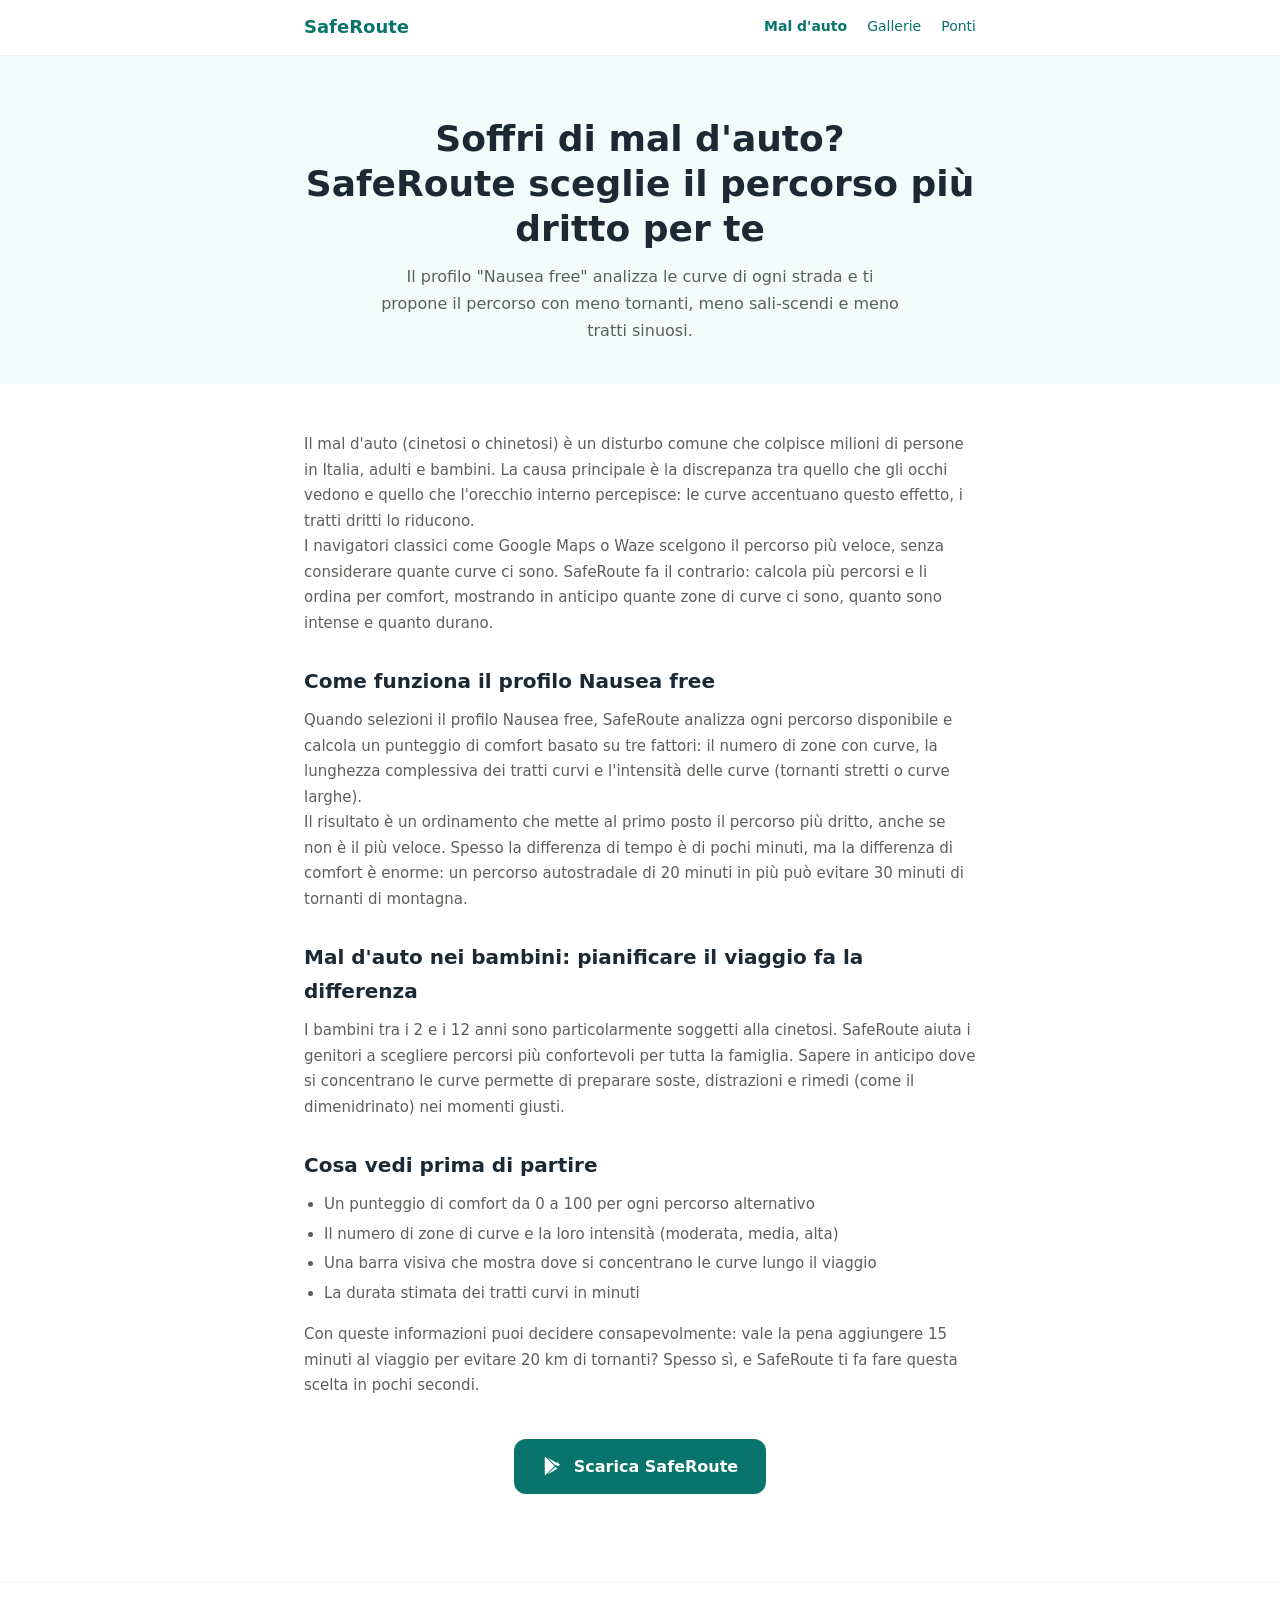
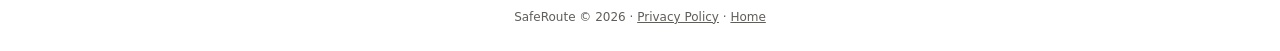
==== mal-auto.html @ 14cab87b "Landing page SoaVia" ====
<!DOCTYPE html>
<html lang="it">
<head>
<meta charset="utf-8">
<meta name="viewport" content="width=device-width,initial-scale=1">
<title>Mal d'auto? Il navigatore che evita le curve – SafeRoute</title>
<meta name="description" content="SafeRoute è il navigatore per chi soffre di mal d'auto, cinetosi o nausea in macchina. Evita curve e tornanti, scegli il percorso più dritto. Funziona anche per i bambini.">
<meta name="keywords" content="mal d'auto, nausea auto, cinetosi, chinetosi, nausea macchina, mal d'auto bambini, navigatore anti-nausea, evitare curve, percorso senza curve">
<link rel="canonical" href="https://saferoute.app/mal-auto">
<meta property="og:title" content="Mal d'auto? SafeRoute evita le curve per te">
<meta property="og:description" content="Il navigatore anti-nausea: percorsi dritti, senza tornanti. Per adulti e bambini che soffrono di cinetosi.">
<link rel="stylesheet" href="css/style.css">
</head>
<body>

<nav>
<div class="container">
  <a class="nav-brand" href="/">SafeRoute</a>
  <div class="nav-links">
    <a href="/mal-auto"><strong>Mal d'auto</strong></a>
    <a href="/paura-gallerie">Gallerie</a>
    <a href="/paura-ponti">Ponti</a>
  </div>
</div>
</nav>

<section class="page-hero">
<div class="container">
  <h1>Soffri di mal d'auto?<br>SafeRoute sceglie il percorso più dritto per te</h1>
  <p>Il profilo "Nausea free" analizza le curve di ogni strada e ti propone il percorso con meno tornanti, meno sali-scendi e meno tratti sinuosi.</p>
</div>
</section>

<section class="page-body">
<div class="container">

<p>Il mal d'auto (cinetosi o chinetosi) è un disturbo comune che colpisce milioni di persone in Italia, adulti e bambini. La causa principale è la discrepanza tra quello che gli occhi vedono e quello che l'orecchio interno percepisce: le curve accentuano questo effetto, i tratti dritti lo riducono.</p>

<p>I navigatori classici come Google Maps o Waze scelgono il percorso più veloce, senza considerare quante curve ci sono. SafeRoute fa il contrario: calcola più percorsi e li ordina per comfort, mostrando in anticipo quante zone di curve ci sono, quanto sono intense e quanto durano.</p>

<h2>Come funziona il profilo Nausea free</h2>

<p>Quando selezioni il profilo Nausea free, SafeRoute analizza ogni percorso disponibile e calcola un punteggio di comfort basato su tre fattori: il numero di zone con curve, la lunghezza complessiva dei tratti curvi e l'intensità delle curve (tornanti stretti o curve larghe).</p>

<p>Il risultato è un ordinamento che mette al primo posto il percorso più dritto, anche se non è il più veloce. Spesso la differenza di tempo è di pochi minuti, ma la differenza di comfort è enorme: un percorso autostradale di 20 minuti in più può evitare 30 minuti di tornanti di montagna.</p>

<h2>Mal d'auto nei bambini: pianificare il viaggio fa la differenza</h2>

<p>I bambini tra i 2 e i 12 anni sono particolarmente soggetti alla cinetosi. SafeRoute aiuta i genitori a scegliere percorsi più confortevoli per tutta la famiglia. Sapere in anticipo dove si concentrano le curve permette di preparare soste, distrazioni e rimedi (come il dimenidrinato) nei momenti giusti.</p>

<h2>Cosa vedi prima di partire</h2>

<ul>
<li>Un punteggio di comfort da 0 a 100 per ogni percorso alternativo</li>
<li>Il numero di zone di curve e la loro intensità (moderata, media, alta)</li>
<li>Una barra visiva che mostra dove si concentrano le curve lungo il viaggio</li>
<li>La durata stimata dei tratti curvi in minuti</li>
</ul>

<p>Con queste informazioni puoi decidere consapevolmente: vale la pena aggiungere 15 minuti al viaggio per evitare 20 km di tornanti? Spesso sì, e SafeRoute ti fa fare questa scelta in pochi secondi.</p>

<div style="text-align:center;margin:40px 0">
  <a class="btn-store" href="https://play.google.com/store/apps/details?id=com.saferoute.pro.app" target="_blank" rel="noopener">
    <svg viewBox="0 0 24 24"><path d="M3.609 1.814L13.792 12 3.61 22.186a.996.996 0 0 1-.61-.92V2.734a1 1 0 0 1 .609-.92zm10.89 10.893l2.302 2.302-10.937 6.333 8.635-8.635zm3.199-3.405l2.302 1.33-2.883 1.67-2.523-2.523 3.104-2.477zM5.864 2.658L16.8 8.991l-2.302 2.302L5.864 2.658z"/></svg>
    Scarica SafeRoute
  </a>
</div>

</div>
</section>

<footer>
<div class="container">
  <p>SafeRoute &copy; 2026 &middot; <a href="/privacy">Privacy Policy</a> &middot; <a href="/">Home</a></p>
</div>
</footer>

</body>
</html>
---- css/style.css ----
*,*::before,*::after{box-sizing:border-box;margin:0;padding:0}
:root{--teal:#1FC8B4;--teal-dark:#09746C;--teal-bg:rgba(31,200,180,.06);--text:#1a2933;--muted:#5F5E5A;--light:#F4F1EA;--white:#fff;--red:#D85A30;--amber:#BA7517;--radius:16px}
html{scroll-behavior:smooth}
body{font-family:system-ui,-apple-system,sans-serif;color:var(--text);line-height:1.7;-webkit-font-smoothing:antialiased}
a{color:var(--teal-dark);text-decoration:none}
a:hover{text-decoration:underline}
img{max-width:100%;height:auto;display:block}

.container{max-width:720px;margin:0 auto;padding:0 24px}

nav{position:sticky;top:0;background:rgba(255,255,255,.92);backdrop-filter:blur(12px);border-bottom:1px solid rgba(0,0,0,.06);z-index:100;padding:12px 0}
nav .container{display:flex;align-items:center;justify-content:space-between}
.nav-brand{font-size:18px;font-weight:700;color:var(--teal-dark);display:flex;align-items:center;gap:8px}
.nav-brand img{width:28px;height:28px;border-radius:6px}
.nav-links{display:flex;gap:20px;font-size:14px;font-weight:500;color:var(--muted)}
.nav-links a:hover{color:var(--teal-dark)}

.hero{padding:80px 0 60px;text-align:center}
.hero h1{font-size:clamp(28px,5vw,42px);font-weight:800;line-height:1.2;margin-bottom:16px;letter-spacing:-.02em}
.hero h1 span{background:linear-gradient(135deg,var(--teal),var(--teal-dark));-webkit-background-clip:text;-webkit-text-fill-color:transparent;background-clip:text}
.hero p{font-size:18px;color:var(--muted);max-width:520px;margin:0 auto 28px;line-height:1.6}
.btn-store{display:inline-flex;align-items:center;gap:10px;background:var(--teal-dark);color:var(--white);padding:14px 28px;border-radius:12px;font-size:16px;font-weight:600;transition:transform .15s}
.btn-store:hover{transform:translateY(-2px);text-decoration:none;background:#085041}
.btn-store svg{width:22px;height:22px;fill:currentColor}

.profiles{padding:60px 0;background:var(--teal-bg)}
.profiles h2{font-size:24px;font-weight:700;text-align:center;margin-bottom:32px}
.profile-grid{display:grid;grid-template-columns:1fr;gap:14px}
.profile-card{background:var(--white);border-radius:var(--radius);padding:20px;border:1px solid rgba(0,0,0,.06)}
.profile-card h3{font-size:15px;font-weight:700;margin-bottom:4px;display:flex;align-items:center;gap:8px}
.profile-card p{font-size:14px;color:var(--muted);line-height:1.5}
.pc-dot{width:8px;height:8px;border-radius:50%;flex-shrink:0}

.how{padding:60px 0}
.how h2{font-size:24px;font-weight:700;text-align:center;margin-bottom:32px}
.steps{display:flex;flex-direction:column;gap:24px}
.step{display:flex;gap:16px;align-items:flex-start}
.step-num{width:32px;height:32px;border-radius:50%;background:var(--teal-bg);color:var(--teal-dark);font-size:14px;font-weight:700;display:flex;align-items:center;justify-content:center;flex-shrink:0;border:1px solid rgba(31,200,180,.2)}
.step-body h3{font-size:15px;font-weight:700;margin-bottom:2px}
.step-body p{font-size:14px;color:var(--muted)}

.keywords{padding:60px 0;background:var(--light)}
.keywords h2{font-size:24px;font-weight:700;text-align:center;margin-bottom:12px}
.keywords>p{text-align:center;color:var(--muted);font-size:15px;max-width:560px;margin:0 auto 28px}
.kw-grid{display:grid;grid-template-columns:1fr 1fr;gap:10px}
.kw-card{background:var(--white);border-radius:12px;padding:16px;text-align:center;border:1px solid rgba(0,0,0,.06)}
.kw-card a{font-size:14px;font-weight:600;color:var(--teal-dark)}
.kw-card p{font-size:12px;color:var(--muted);margin-top:4px}

.cta-bottom{padding:60px 0;text-align:center}
.cta-bottom h2{font-size:22px;font-weight:700;margin-bottom:12px}
.cta-bottom p{color:var(--muted);margin-bottom:24px;font-size:15px}

footer{padding:24px 0;border-top:1px solid rgba(0,0,0,.06);text-align:center;font-size:12px;color:var(--muted)}
footer a{color:var(--muted);text-decoration:underline}

.page-hero{padding:60px 0 40px;text-align:center;background:var(--teal-bg)}
.page-hero h1{font-size:clamp(24px,4.5vw,36px);font-weight:800;line-height:1.25;margin-bottom:12px}
.page-hero p{font-size:16px;color:var(--muted);max-width:520px;margin:0 auto}

.page-body{padding:48px 0}
.page-body h2{font-size:20px;font-weight:700;margin:28px 0 10px}
.page-body p,.page-body li{font-size:15px;color:var(--muted);line-height:1.7}
.page-body ul{padding-left:20px;margin:8px 0 16px}
.page-body li{margin-bottom:4px}

@media(min-width:600px){
  .profile-grid{grid-template-columns:1fr 1fr}
  .kw-grid{grid-template-columns:repeat(3,1fr)}
}
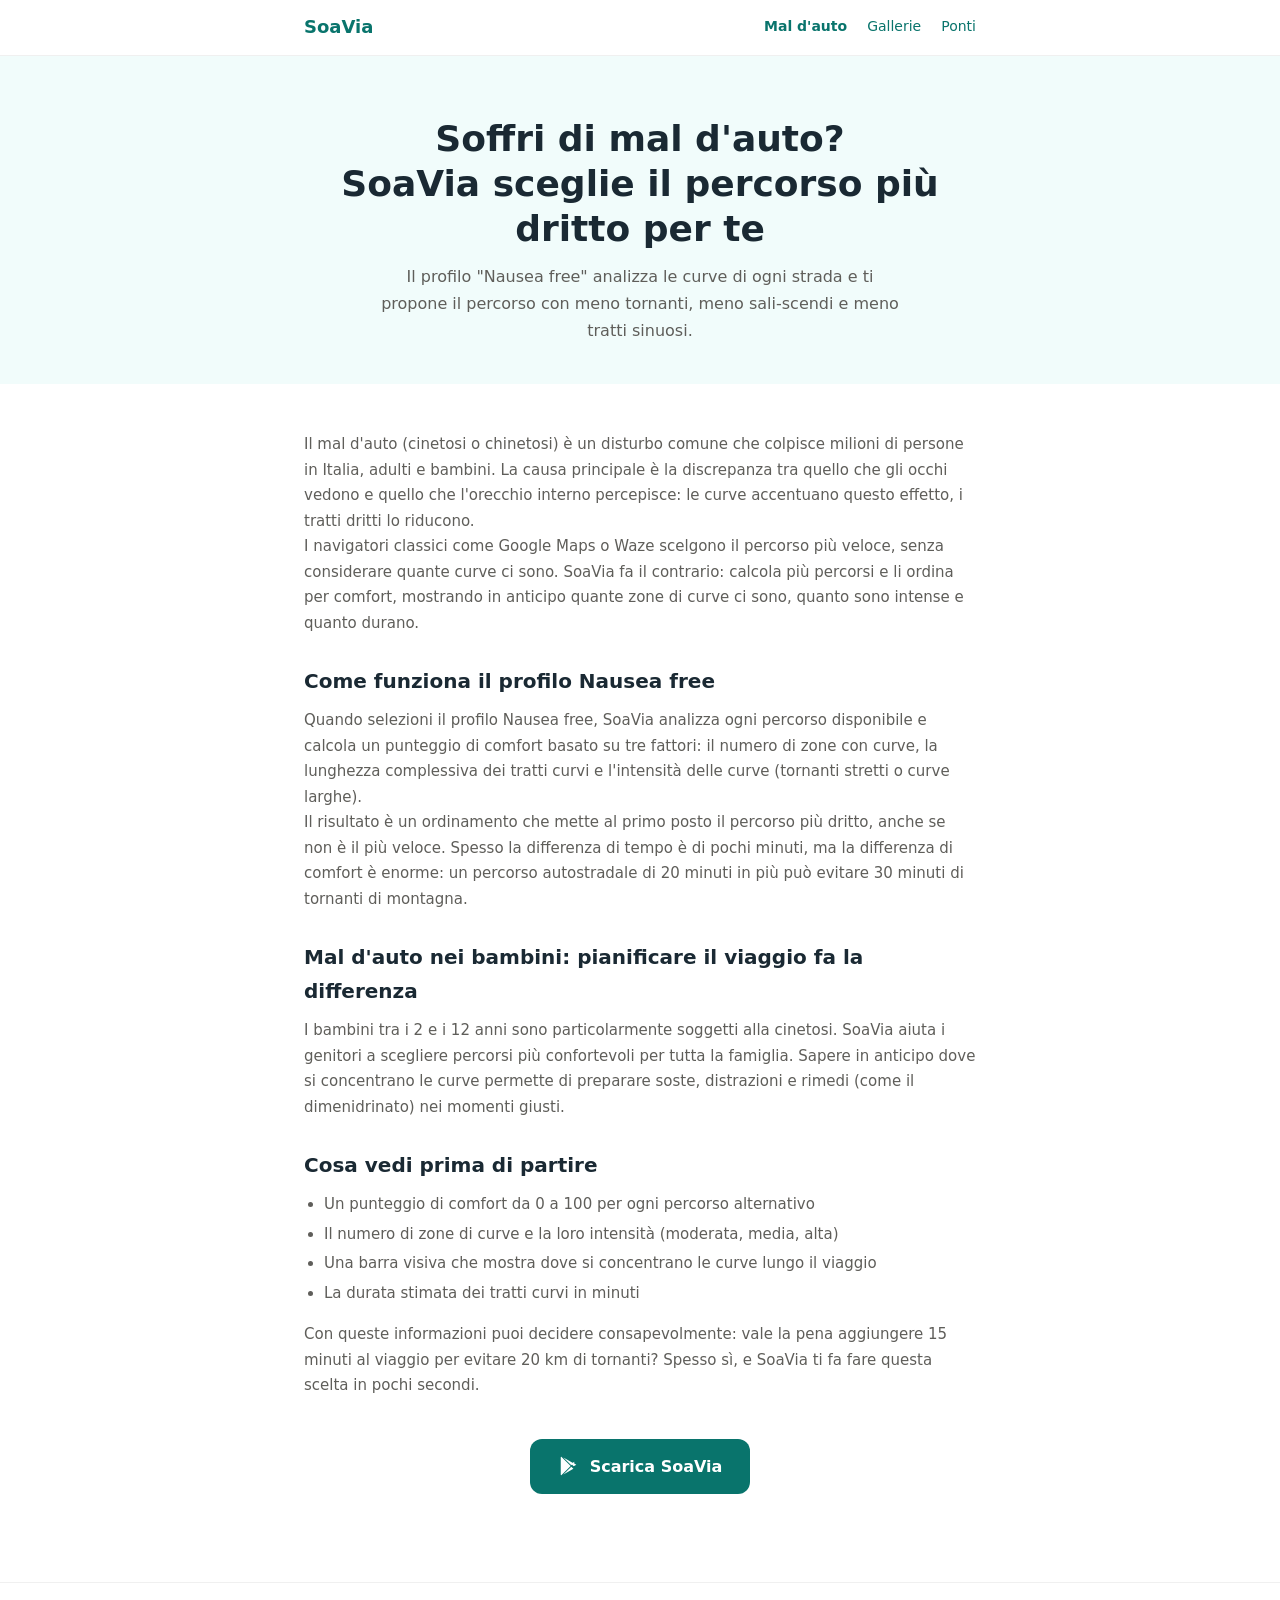
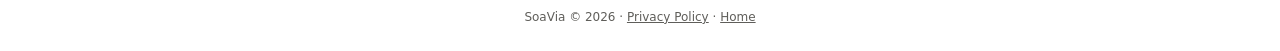
==== commit ad0097fd: "Update mal-auto.html" ====
--- a/mal-auto.html
+++ b/mal-auto.html
@@ -3,11 +3,11 @@
 <head>
 <meta charset="utf-8">
 <meta name="viewport" content="width=device-width,initial-scale=1">
-<title>Mal d'auto? Il navigatore che evita le curve – SafeRoute</title>
-<meta name="description" content="SafeRoute è il navigatore per chi soffre di mal d'auto, cinetosi o nausea in macchina. Evita curve e tornanti, scegli il percorso più dritto. Funziona anche per i bambini.">
+<title>Mal d'auto? Il navigatore che evita le curve – SoaVia</title>
+<meta name="description" content="SoaVia è il navigatore per chi soffre di mal d'auto, cinetosi o nausea in macchina. Evita curve e tornanti, sceglie il percorso più dritto. Funziona anche per i bambini.">
 <meta name="keywords" content="mal d'auto, nausea auto, cinetosi, chinetosi, nausea macchina, mal d'auto bambini, navigatore anti-nausea, evitare curve, percorso senza curve">
-<link rel="canonical" href="https://saferoute.app/mal-auto">
-<meta property="og:title" content="Mal d'auto? SafeRoute evita le curve per te">
+<link class="canonical" href="https://soavia.app/mal-auto">
+<meta property="og:title" content="Mal d'auto? SoaVia evita le curve per te">
 <meta property="og:description" content="Il navigatore anti-nausea: percorsi dritti, senza tornanti. Per adulti e bambini che soffrono di cinetosi.">
 <link rel="stylesheet" href="css/style.css">
 </head>
@@ -15,7 +15,7 @@
 
 <nav>
 <div class="container">
-  <a class="nav-brand" href="/">SafeRoute</a>
+  <a class="nav-brand" href="/">SoaVia</a>
   <div class="nav-links">
     <a href="/mal-auto"><strong>Mal d'auto</strong></a>
     <a href="/paura-gallerie">Gallerie</a>
@@ -26,7 +26,7 @@
 
 <section class="page-hero">
 <div class="container">
-  <h1>Soffri di mal d'auto?<br>SafeRoute sceglie il percorso più dritto per te</h1>
+  <h1>Soffri di mal d'auto?<br>SoaVia sceglie il percorso più dritto per te</h1>
   <p>Il profilo "Nausea free" analizza le curve di ogni strada e ti propone il percorso con meno tornanti, meno sali-scendi e meno tratti sinuosi.</p>
 </div>
 </section>
@@ -36,17 +36,17 @@
 
 <p>Il mal d'auto (cinetosi o chinetosi) è un disturbo comune che colpisce milioni di persone in Italia, adulti e bambini. La causa principale è la discrepanza tra quello che gli occhi vedono e quello che l'orecchio interno percepisce: le curve accentuano questo effetto, i tratti dritti lo riducono.</p>
 
-<p>I navigatori classici come Google Maps o Waze scelgono il percorso più veloce, senza considerare quante curve ci sono. SafeRoute fa il contrario: calcola più percorsi e li ordina per comfort, mostrando in anticipo quante zone di curve ci sono, quanto sono intense e quanto durano.</p>
+<p>I navigatori classici come Google Maps o Waze scelgono il percorso più veloce, senza considerare quante curve ci sono. SoaVia fa il contrario: calcola più percorsi e li ordina per comfort, mostrando in anticipo quante zone di curve ci sono, quanto sono intense e quanto durano.</p>
 
 <h2>Come funziona il profilo Nausea free</h2>
 
-<p>Quando selezioni il profilo Nausea free, SafeRoute analizza ogni percorso disponibile e calcola un punteggio di comfort basato su tre fattori: il numero di zone con curve, la lunghezza complessiva dei tratti curvi e l'intensità delle curve (tornanti stretti o curve larghe).</p>
+<p>Quando selezioni il profilo Nausea free, SoaVia analizza ogni percorso disponibile e calcola un punteggio di comfort basato su tre fattori: il numero di zone con curve, la lunghezza complessiva dei tratti curvi e l'intensità delle curve (tornanti stretti o curve larghe).</p>
 
 <p>Il risultato è un ordinamento che mette al primo posto il percorso più dritto, anche se non è il più veloce. Spesso la differenza di tempo è di pochi minuti, ma la differenza di comfort è enorme: un percorso autostradale di 20 minuti in più può evitare 30 minuti di tornanti di montagna.</p>
 
 <h2>Mal d'auto nei bambini: pianificare il viaggio fa la differenza</h2>
 
-<p>I bambini tra i 2 e i 12 anni sono particolarmente soggetti alla cinetosi. SafeRoute aiuta i genitori a scegliere percorsi più confortevoli per tutta la famiglia. Sapere in anticipo dove si concentrano le curve permette di preparare soste, distrazioni e rimedi (come il dimenidrinato) nei momenti giusti.</p>
+<p>I bambini tra i 2 e i 12 anni sono particolarmente soggetti alla cinetosi. SoaVia aiuta i genitori a scegliere percorsi più confortevoli per tutta la famiglia. Sapere in anticipo dove si concentrano le curve permette di preparare soste, distrazioni e rimedi (come il dimenidrinato) nei momenti giusti.</p>
 
 <h2>Cosa vedi prima di partire</h2>
 
@@ -57,12 +57,12 @@
 <li>La durata stimata dei tratti curvi in minuti</li>
 </ul>
 
-<p>Con queste informazioni puoi decidere consapevolmente: vale la pena aggiungere 15 minuti al viaggio per evitare 20 km di tornanti? Spesso sì, e SafeRoute ti fa fare questa scelta in pochi secondi.</p>
+<p>Con queste informazioni puoi decidere consapevolmente: vale la pena aggiungere 15 minuti al viaggio per evitare 20 km di tornanti? Spesso sì, e SoaVia ti fa fare questa scelta in pochi secondi.</p>
 
 <div style="text-align:center;margin:40px 0">
-  <a class="btn-store" href="https://play.google.com/store/apps/details?id=com.saferoute.pro.app" target="_blank" rel="noopener">
+  <a class="btn-store" href="https://play.google.com/store/apps/details?id=com.soavia.pro.app" target="_blank" rel="noopener">
     <svg viewBox="0 0 24 24"><path d="M3.609 1.814L13.792 12 3.61 22.186a.996.996 0 0 1-.61-.92V2.734a1 1 0 0 1 .609-.92zm10.89 10.893l2.302 2.302-10.937 6.333 8.635-8.635zm3.199-3.405l2.302 1.33-2.883 1.67-2.523-2.523 3.104-2.477zM5.864 2.658L16.8 8.991l-2.302 2.302L5.864 2.658z"/></svg>
-    Scarica SafeRoute
+    Scarica SoaVia
   </a>
 </div>
 
@@ -71,7 +71,7 @@
 
 <footer>
 <div class="container">
-  <p>SafeRoute &copy; 2026 &middot; <a href="/privacy">Privacy Policy</a> &middot; <a href="/">Home</a></p>
+  <p>SoaVia &copy; 2026 &middot; <a href="/privacy">Privacy Policy</a> &middot; <a href="/">Home</a></p>
 </div>
 </footer>
 
